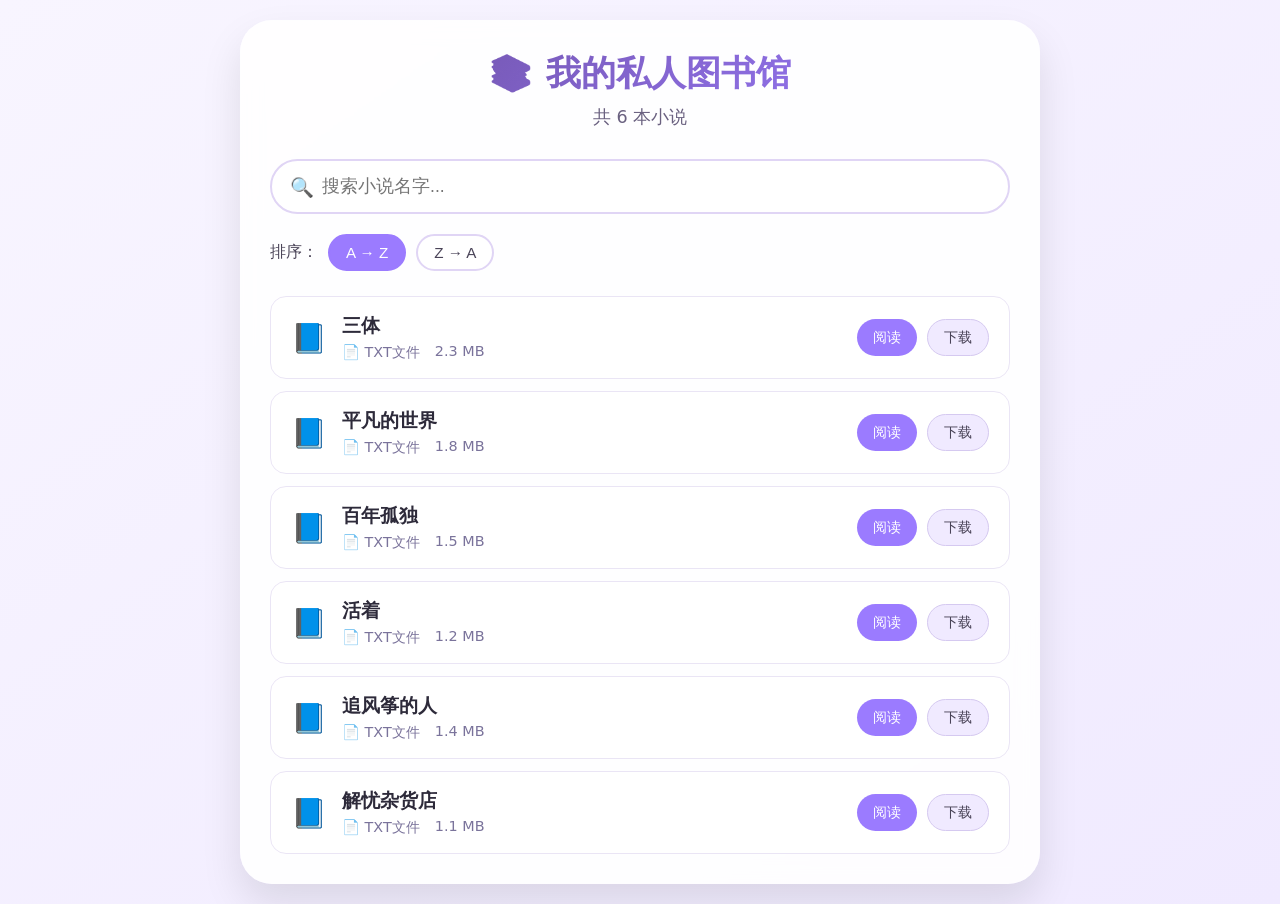
==== index.html @ d1325980 "First submission, my library project, total 47 novels" ====
<!DOCTYPE html>
<html lang="zh">
<head>
    <meta charset="UTF-8">
    <meta name="viewport" content="width=device-width, initial-scale=1.0">
    <title>我的私人图书馆</title>
    <link rel="stylesheet" href="style.css">
</head>
<body>
    <div class="container">
        <!-- 头部 -->
        <header>
            <h1>📚 我的私人图书馆</h1>
            <p>共 <span id="bookCount">0</span> 本小说</p>
        </header>
        
        <!-- 搜索框 -->
        <div class="search-box">
            <input 
                type="text" 
                id="searchInput" 
                placeholder="搜索小说名字..." 
                onkeyup="searchBooks()"
            >
            <span class="search-icon">🔍</span>
        </div>
        
        <!-- 排序选项 -->
        <div class="sort-bar">
            <span>排序：</span>
            <button class="sort-btn active" onclick="sortBooks('a-z')">A → Z</button>
            <button class="sort-btn" onclick="sortBooks('z-a')">Z → A</button>
        </div>
        
        <!-- 小说列表 -->
        <div class="book-list" id="bookList">
            <!-- 这里会用 JavaScript 动态生成 -->
            <div class="loading">加载小说中...</div>
        </div>
    </div>
    
    <!-- 引入 JavaScript -->
    <script src="script.js"></script>
</body>
</html>
---- style.css ----
* {
    margin: 0;
    padding: 0;
    box-sizing: border-box;
}

body {
    font-family: system-ui, -apple-system, 'Segoe UI', Roboto, sans-serif;
    background: linear-gradient(145deg, #f8f5ff 0%, #f0eaff 100%);
    min-height: 100vh;
    padding: 20px;
}

.container {
    max-width: 800px;
    margin: 0 auto;
    background: rgba(255, 255, 255, 0.9);
    backdrop-filter: blur(10px);
    border-radius: 32px;
    box-shadow: 0 20px 40px rgba(0, 0, 0, 0.1);
    padding: 30px;
}

/* 头部 */
header {
    margin-bottom: 30px;
    text-align: center;
}

h1 {
    font-size: 2.2rem;
    background: linear-gradient(135deg, #6b4e9e, #9b7bff);
    -webkit-background-clip: text;
    -webkit-text-fill-color: transparent;
    margin-bottom: 8px;
}

header p {
    color: #6a6180;
    font-size: 1.1rem;
}

/* 搜索框 */
.search-box {
    position: relative;
    margin-bottom: 20px;
}

#searchInput {
    width: 100%;
    padding: 15px 20px 15px 50px;
    font-size: 1.1rem;
    border: 2px solid #e0d5f5;
    border-radius: 40px;
    outline: none;
    transition: all 0.2s;
    background: white;
}

#searchInput:focus {
    border-color: #9b7bff;
    box-shadow: 0 0 0 3px rgba(155, 123, 255, 0.2);
}

.search-icon {
    position: absolute;
    left: 20px;
    top: 50%;
    transform: translateY(-50%);
    font-size: 1.2rem;
    color: #9b7bff;
}

/* 排序栏 */
.sort-bar {
    margin-bottom: 25px;
    display: flex;
    align-items: center;
    gap: 10px;
}

.sort-bar span {
    color: #4a4458;
    font-weight: 500;
}

.sort-btn {
    padding: 8px 16px;
    border: 2px solid #e0d5f5;
    background: white;
    border-radius: 30px;
    color: #4a4458;
    cursor: pointer;
    font-size: 0.95rem;
    transition: all 0.2s;
}

.sort-btn:hover {
    background: #f5f0ff;
    border-color: #9b7bff;
}

.sort-btn.active {
    background: #9b7bff;
    border-color: #9b7bff;
    color: white;
}

/* 小说列表 */
.book-list {
    display: grid;
    gap: 12px;
}

.book-item {
    background: white;
    border: 1px solid #eae5f5;
    border-radius: 16px;
    padding: 16px 20px;
    display: flex;
    align-items: center;
    justify-content: space-between;
    transition: all 0.2s;
    animation: fadeIn 0.3s ease;
}

@keyframes fadeIn {
    from { opacity: 0; transform: translateY(10px); }
    to { opacity: 1; transform: translateY(0); }
}

.book-item:hover {
    border-color: #9b7bff;
    box-shadow: 0 4px 12px rgba(155, 123, 255, 0.15);
    transform: translateY(-2px);
}

.book-info {
    display: flex;
    align-items: center;
    gap: 15px;
    flex: 1;
}

.book-icon {
    font-size: 1.8rem;
}

.book-details {
    flex: 1;
}

.book-name {
    font-size: 1.2rem;
    font-weight: 600;
    color: #2d2a3a;
    margin-bottom: 4px;
}

.book-meta {
    font-size: 0.9rem;
    color: #7a739b;
    display: flex;
    gap: 15px;
}

.book-actions {
    display: flex;
    gap: 10px;
}

.action-btn {
    padding: 8px 16px;
    border: none;
    border-radius: 30px;
    font-size: 0.9rem;
    cursor: pointer;
    transition: all 0.2s;
    text-decoration: none;
    display: inline-block;
}

.read-btn {
    background: #9b7bff;
    color: white;
}

.read-btn:hover {
    background: #8265e0;
    transform: scale(1.02);
}

.download-btn {
    background: #f0eaff;
    color: #4a4458;
    border: 1px solid #d5c9f0;
}

.download-btn:hover {
    background: #e5d9ff;
}

.loading {
    text-align: center;
    padding: 40px;
    color: #7a739b;
    font-size: 1.1rem;
}

.no-results {
    text-align: center;
    padding: 40px;
    color: #7a739b;
    font-size: 1.1rem;
    background: #f8f5ff;
    border-radius: 20px;
}

/* 阅读页样式 */
.reader-container {
    max-width: 800px;
    margin: 0 auto;
    background: #fefcf5;
    border-radius: 32px;
    box-shadow: 0 20px 40px rgba(0, 0, 0, 0.1);
    padding: 30px;
}

.reader-header {
    display: flex;
    align-items: center;
    gap: 20px;
    margin-bottom: 30px;
    padding-bottom: 20px;
    border-bottom: 2px solid #f0eaff;
}

.back-btn {
    padding: 8px 20px;
    background: #f0eaff;
    border: none;
    border-radius: 30px;
    color: #4a4458;
    cursor: pointer;
    font-size: 1rem;
    transition: all 0.2s;
}

.back-btn:hover {
    background: #e5d9ff;
}

.reader-title {
    font-size: 1.8rem;
    color: #2d2a3a;
    margin: 0;
}

.reader-content {
    line-height: 1.8;
    font-size: 1.1rem;
    color: #333;
    white-space: pre-wrap;
    font-family: 'Georgia', serif;
    min-height: 400px;
    max-height: 600px;
    overflow-y: auto;
    padding: 20px;
    background: white;
    border-radius: 20px;
    border: 1px solid #f0eaff;
}
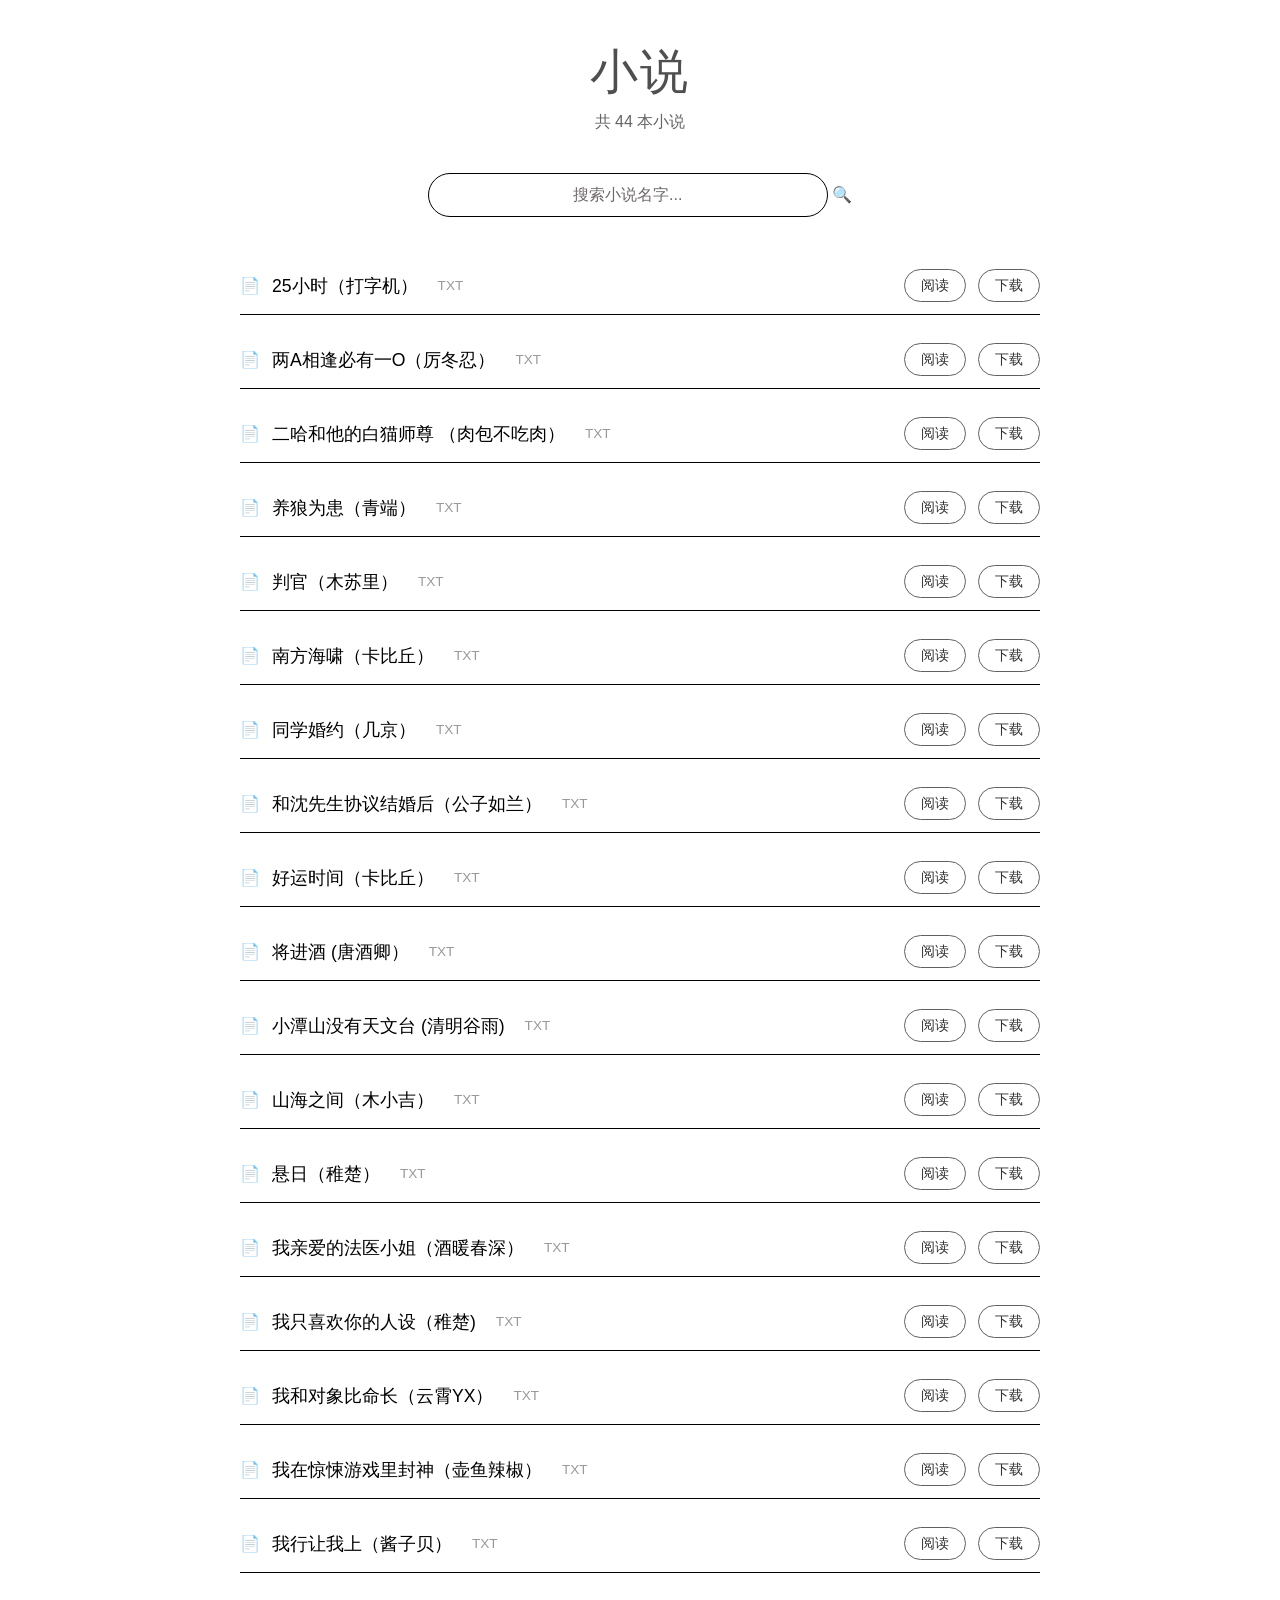
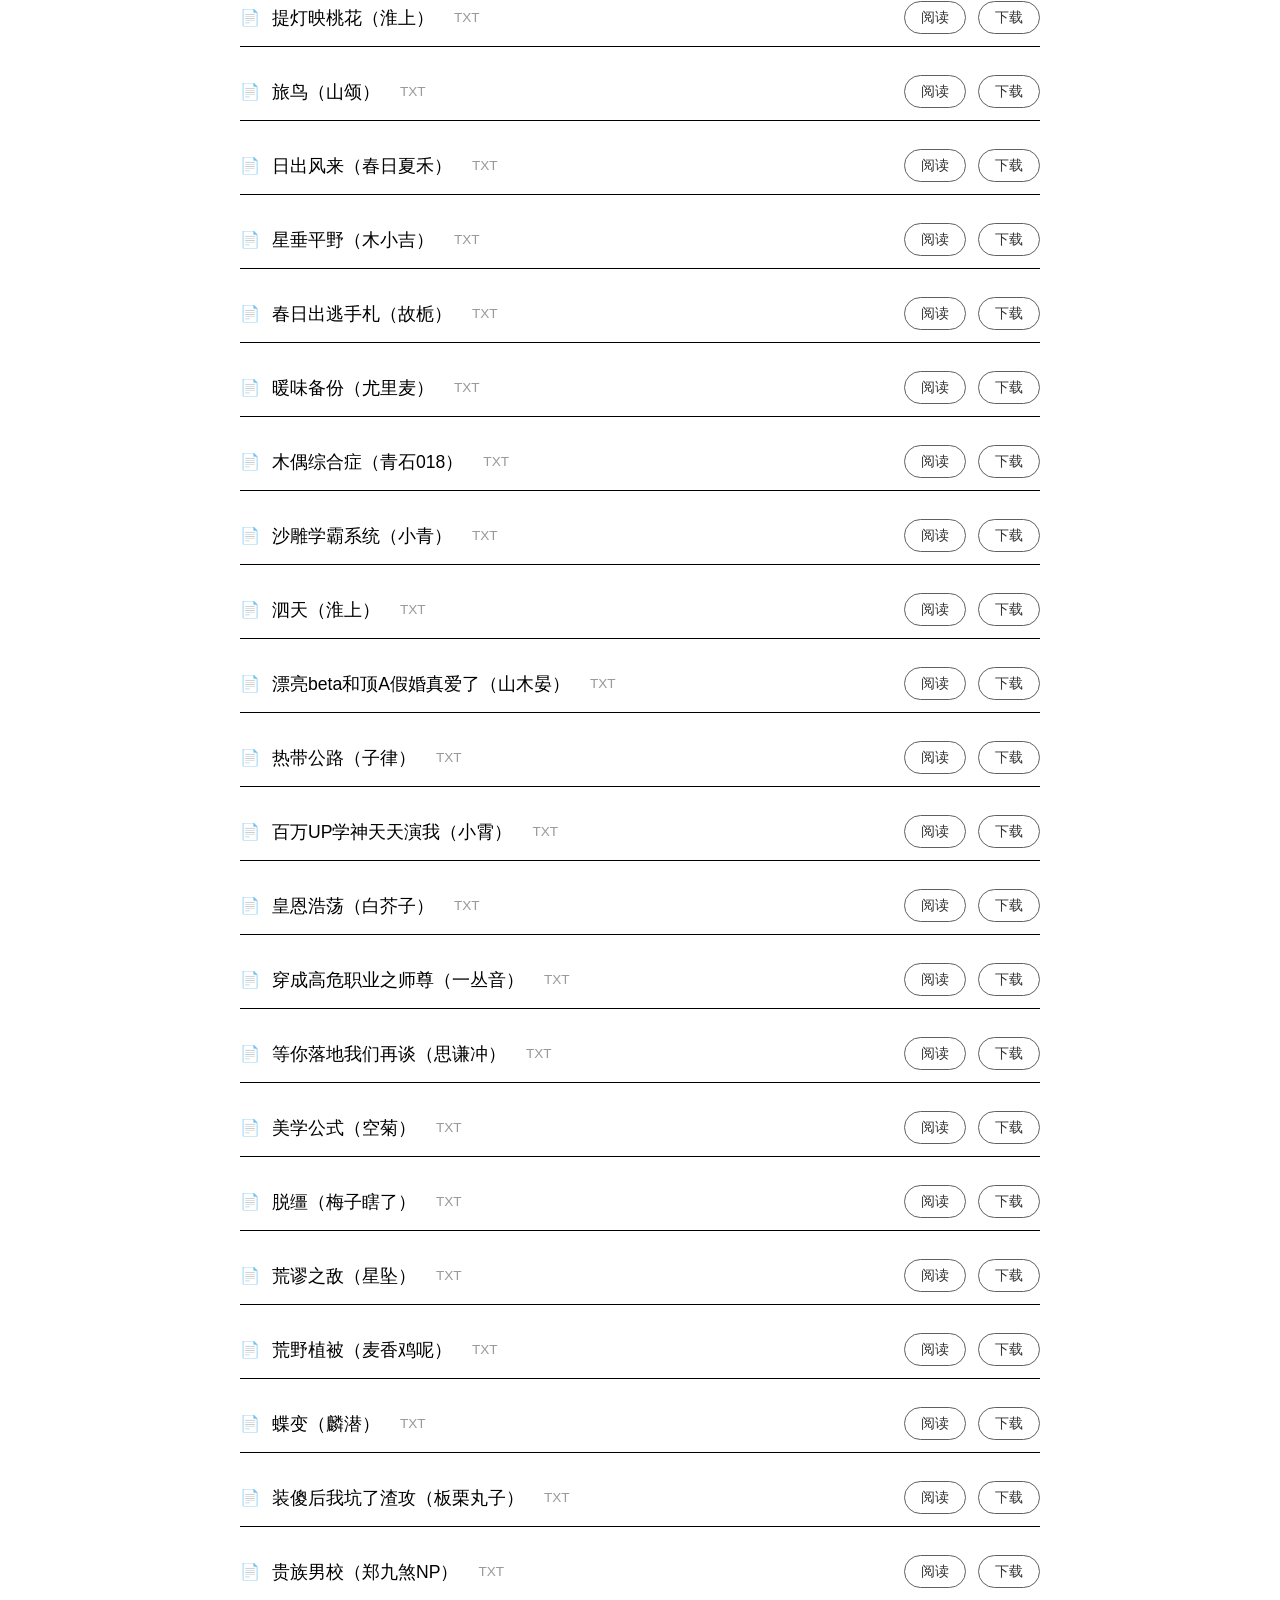
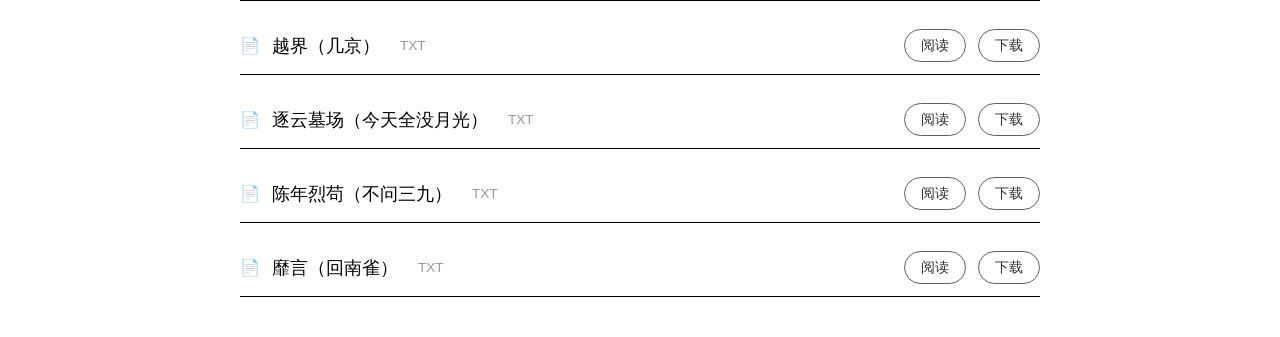
==== commit 661c8c80: "First submission, my library project, total 47 novels" ====
--- a/index.html
+++ b/index.html
@@ -3,14 +3,14 @@
 <head>
     <meta charset="UTF-8">
     <meta name="viewport" content="width=device-width, initial-scale=1.0">
-    <title>我的私人图书馆</title>
+    <title>小说</title>
     <link rel="stylesheet" href="style.css">
 </head>
 <body>
     <div class="container">
         <!-- 头部 -->
         <header>
-            <h1>📚 我的私人图书馆</h1>
+            <h1>小说</h1>
             <p>共 <span id="bookCount">0</span> 本小说</p>
         </header>
         
@@ -26,11 +26,7 @@
         </div>
         
         <!-- 排序选项 -->
-        <div class="sort-bar">
-            <span>排序：</span>
-            <button class="sort-btn active" onclick="sortBooks('a-z')">A → Z</button>
-            <button class="sort-btn" onclick="sortBooks('z-a')">Z → A</button>
-        </div>
+        <!-- 排序功能已移除，默认A-Z排序 -->
         
         <!-- 小说列表 -->
         <div class="book-list" id="bookList">
--- a/style.css
+++ b/style.css
@@ -1,3 +1,4 @@
+/* 极简黑白风 - 私人图书馆 */
 * {
     margin: 0;
     padding: 0;
@@ -5,268 +6,148 @@
 }
 
 body {
-    font-family: system-ui, -apple-system, 'Segoe UI', Roboto, sans-serif;
-    background: linear-gradient(145deg, #f8f5ff 0%, #f0eaff 100%);
+    font-family: -apple-system, BlinkMacSystemFont, 'Segoe UI', Roboto, sans-serif;
+    background: #ffffff;
     min-height: 100vh;
-    padding: 20px;
+    padding: 40px 20px;
 }
 
 .container {
     max-width: 800px;
     margin: 0 auto;
-    background: rgba(255, 255, 255, 0.9);
-    backdrop-filter: blur(10px);
-    border-radius: 32px;
-    box-shadow: 0 20px 40px rgba(0, 0, 0, 0.1);
-    padding: 30px;
 }
 
-/* 头部 */
+/* 头部 - 正中间 */
 header {
-    margin-bottom: 30px;
     text-align: center;
+    margin-bottom: 40px;
 }
 
 h1 {
-    font-size: 2.2rem;
-    background: linear-gradient(135deg, #6b4e9e, #9b7bff);
-    -webkit-background-clip: text;
-    -webkit-text-fill-color: transparent;
+    font-size: 3rem;
+    font-weight: 400;
+    color: #4f4f4f;
     margin-bottom: 8px;
+    letter-spacing: 2px;
 }
 
 header p {
-    color: #6a6180;
-    font-size: 1.1rem;
+    color: #656565;
+    font-size: 1rem;
 }
 
-/* 搜索框 */
+/* 搜索框 - 正中间 */
 .search-box {
-    position: relative;
-    margin-bottom: 20px;
+    text-align: center;
+    margin-bottom: 40px;
 }
 
 #searchInput {
     width: 100%;
-    padding: 15px 20px 15px 50px;
-    font-size: 1.1rem;
-    border: 2px solid #e0d5f5;
-    border-radius: 40px;
+    max-width: 400px;
+    padding: 12px 20px;
+    font-size: 1rem;
+    border: 1px solid #000000;
+    border-radius: 30px;
     outline: none;
-    transition: all 0.2s;
-    background: white;
+    background: #ffffffff;
+    color: #000000;
+    text-align: center;
 }
 
 #searchInput:focus {
-    border-color: #9b7bff;
-    box-shadow: 0 0 0 3px rgba(155, 123, 255, 0.2);
+    border-color: #999999;
 }
 
-.search-icon {
-    position: absolute;
-    left: 20px;
-    top: 50%;
-    transform: translateY(-50%);
-    font-size: 1.2rem;
-    color: #9b7bff;
-}
-
-/* 排序栏 */
-.sort-bar {
-    margin-bottom: 25px;
-    display: flex;
-    align-items: center;
-    gap: 10px;
-}
-
-.sort-bar span {
-    color: #4a4458;
-    font-weight: 500;
-}
-
-.sort-btn {
-    padding: 8px 16px;
-    border: 2px solid #e0d5f5;
-    background: white;
-    border-radius: 30px;
-    color: #4a4458;
-    cursor: pointer;
-    font-size: 0.95rem;
-    transition: all 0.2s;
-}
-
-.sort-btn:hover {
-    background: #f5f0ff;
-    border-color: #9b7bff;
-}
-
-.sort-btn.active {
-    background: #9b7bff;
-    border-color: #9b7bff;
-    color: white;
+#searchInput::placeholder {
+    color: #6e6868;
+    text-align: center;
 }
 
 /* 小说列表 */
 .book-list {
-    display: grid;
+    display: flex;
+    flex-direction: column;
+    gap: 16px;
+}
+
+.book-item {
+    padding: 12px 0;
+    display: flex;
+    align-items: center;
+    justify-content: space-between;
+    border-bottom: 1px solid #000000;
+}
+
+.book-info {
+    flex: 1;
+    display: flex;
+    align-items: center;
     gap: 12px;
 }
 
-.book-item {
-    background: white;
-    border: 1px solid #eae5f5;
-    border-radius: 16px;
-    padding: 16px 20px;
-    display: flex;
-    align-items: center;
-    justify-content: space-between;
-    transition: all 0.2s;
-    animation: fadeIn 0.3s ease;
-}
-
-@keyframes fadeIn {
-    from { opacity: 0; transform: translateY(10px); }
-    to { opacity: 1; transform: translateY(0); }
-}
-
-.book-item:hover {
-    border-color: #9b7bff;
-    box-shadow: 0 4px 12px rgba(155, 123, 255, 0.15);
-    transform: translateY(-2px);
-}
-
-.book-info {
-    display: flex;
-    align-items: center;
-    gap: 15px;
-    flex: 1;
-}
-
-.book-icon {
-    font-size: 1.8rem;
-}
-
-.book-details {
-    flex: 1;
-}
-
 .book-name {
-    font-size: 1.2rem;
-    font-weight: 600;
-    color: #2d2a3a;
-    margin-bottom: 4px;
+    font-size: 1.1rem;
+    color: #000000;
 }
 
 .book-meta {
-    font-size: 0.9rem;
-    color: #7a739b;
-    display: flex;
-    gap: 15px;
+    font-size: 0.85rem;
+    color: #999999;
+    margin-left: 8px;
 }
 
+/* 按钮组 */
 .book-actions {
     display: flex;
-    gap: 10px;
+    gap: 12px;
 }
 
 .action-btn {
-    padding: 8px 16px;
-    border: none;
-    border-radius: 30px;
+    padding: 6px 16px;
+    border: 1px solid #606060;
+    border-radius: 20px;
     font-size: 0.9rem;
     cursor: pointer;
+    background: #ffffff;
+    color: #333333;
     transition: all 0.2s;
-    text-decoration: none;
-    display: inline-block;
+}
+
+.action-btn:hover {
+    background: #f5f5f5;
+    border-color: #999999;
 }
 
 .read-btn {
-    background: #9b7bff;
-    color: white;
-}
-
-.read-btn:hover {
-    background: #8265e0;
-    transform: scale(1.02);
+    background: #ffffff;
 }
 
 .download-btn {
-    background: #f0eaff;
-    color: #4a4458;
-    border: 1px solid #d5c9f0;
+    background: #ffffff;
 }
 
-.download-btn:hover {
-    background: #e5d9ff;
+/* 加载和空状态 */
+.loading, .no-results {
+    text-align: center;
+    padding: 60px 20px;
+    color: #000000;
+    font-size: 1rem;
 }
 
-.loading {
-    text-align: center;
-    padding: 40px;
-    color: #7a739b;
-    font-size: 1.1rem;
-}
-
-.no-results {
-    text-align: center;
-    padding: 40px;
-    color: #7a739b;
-    font-size: 1.1rem;
-    background: #f8f5ff;
-    border-radius: 20px;
-}
-
-/* 阅读页样式 */
-.reader-container {
-    max-width: 800px;
-    margin: 0 auto;
-    background: #fefcf5;
-    border-radius: 32px;
-    box-shadow: 0 20px 40px rgba(0, 0, 0, 0.1);
-    padding: 30px;
-}
-
-.reader-header {
-    display: flex;
-    align-items: center;
-    gap: 20px;
-    margin-bottom: 30px;
-    padding-bottom: 20px;
-    border-bottom: 2px solid #f0eaff;
-}
-
-.back-btn {
-    padding: 8px 20px;
-    background: #f0eaff;
-    border: none;
-    border-radius: 30px;
-    color: #4a4458;
-    cursor: pointer;
-    font-size: 1rem;
-    transition: all 0.2s;
-}
-
-.back-btn:hover {
-    background: #e5d9ff;
-}
-
-.reader-title {
-    font-size: 1.8rem;
-    color: #2d2a3a;
-    margin: 0;
-}
-
-.reader-content {
-    line-height: 1.8;
-    font-size: 1.1rem;
-    color: #333;
-    white-space: pre-wrap;
-    font-family: 'Georgia', serif;
-    min-height: 400px;
-    max-height: 600px;
-    overflow-y: auto;
-    padding: 20px;
-    background: white;
-    border-radius: 20px;
-    border: 1px solid #f0eaff;
+/* 响应式 */
+@media (max-width: 600px) {
+    h1 {
+        font-size: 2.5rem;
+    }
+    
+    .book-item {
+        flex-direction: column;
+        align-items: flex-start;
+        gap: 12px;
+    }
+    
+    .book-actions {
+        align-self: flex-end;
+    }
 }
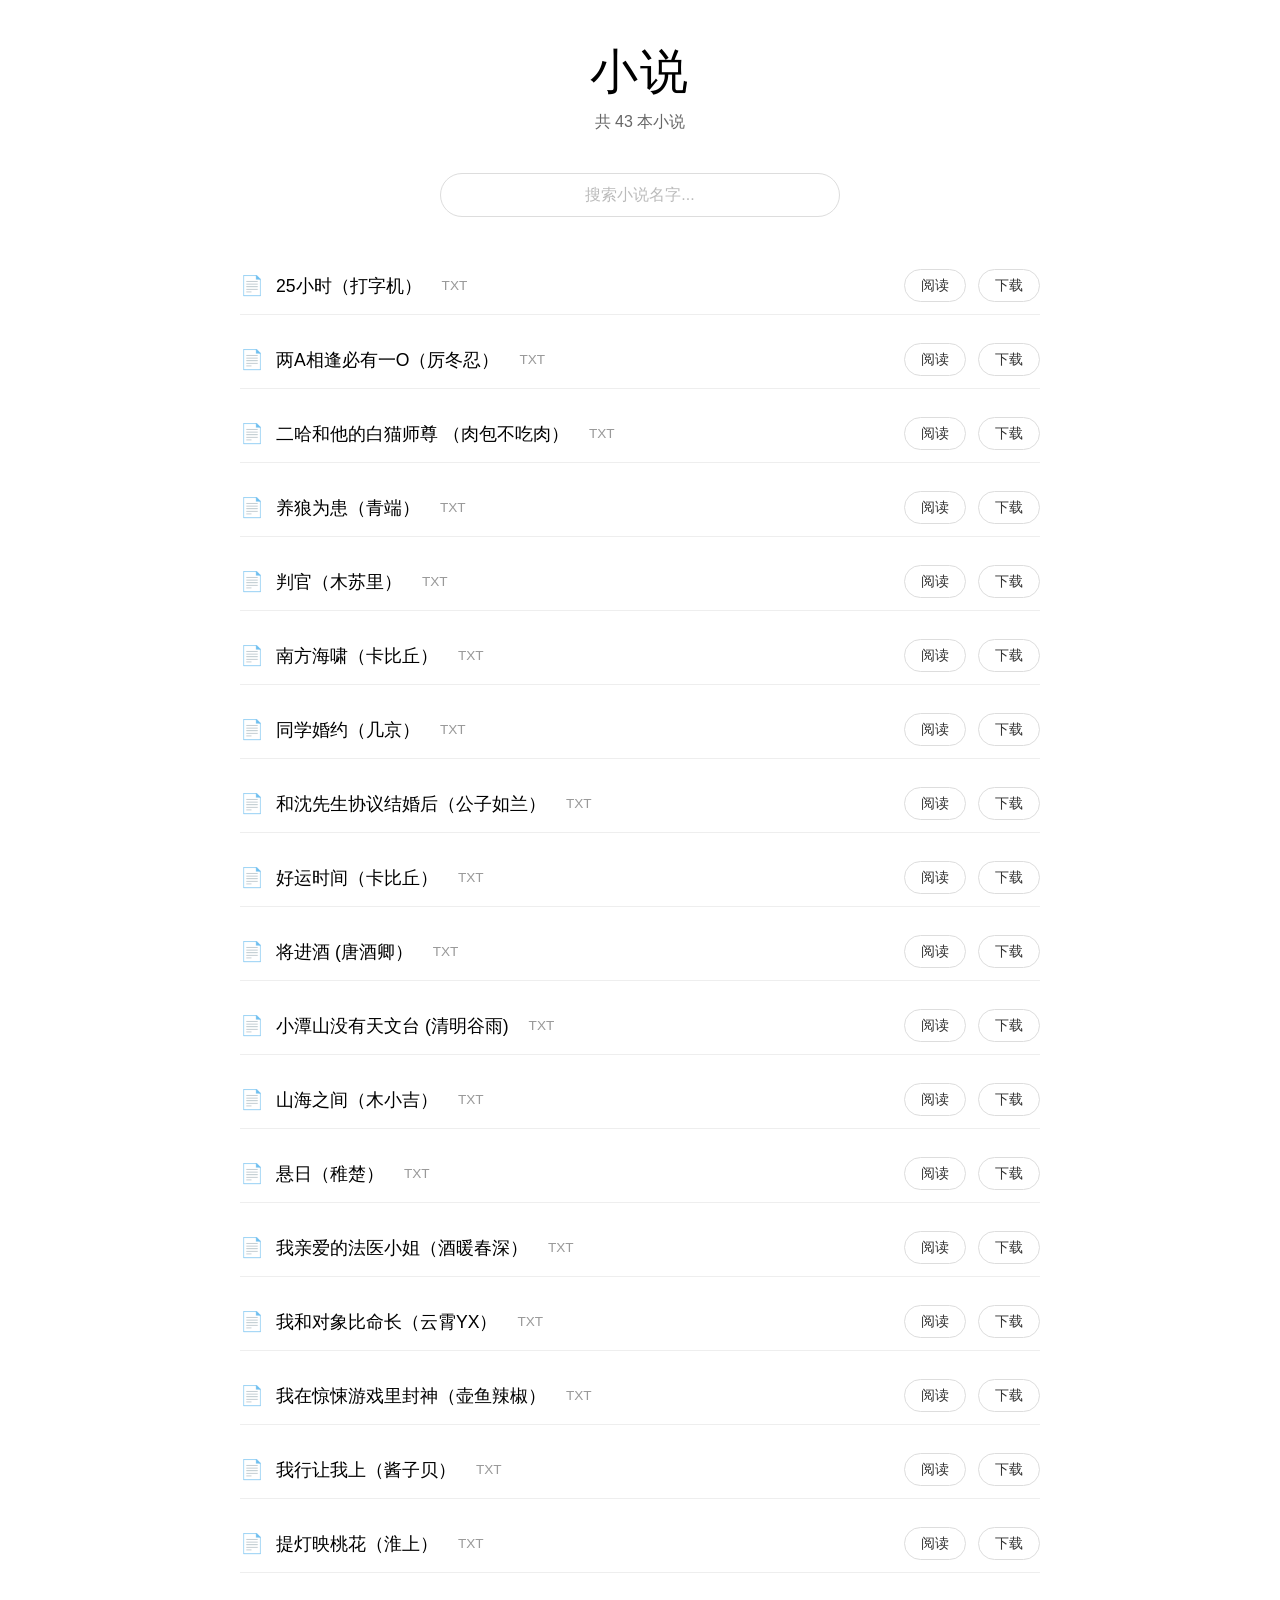
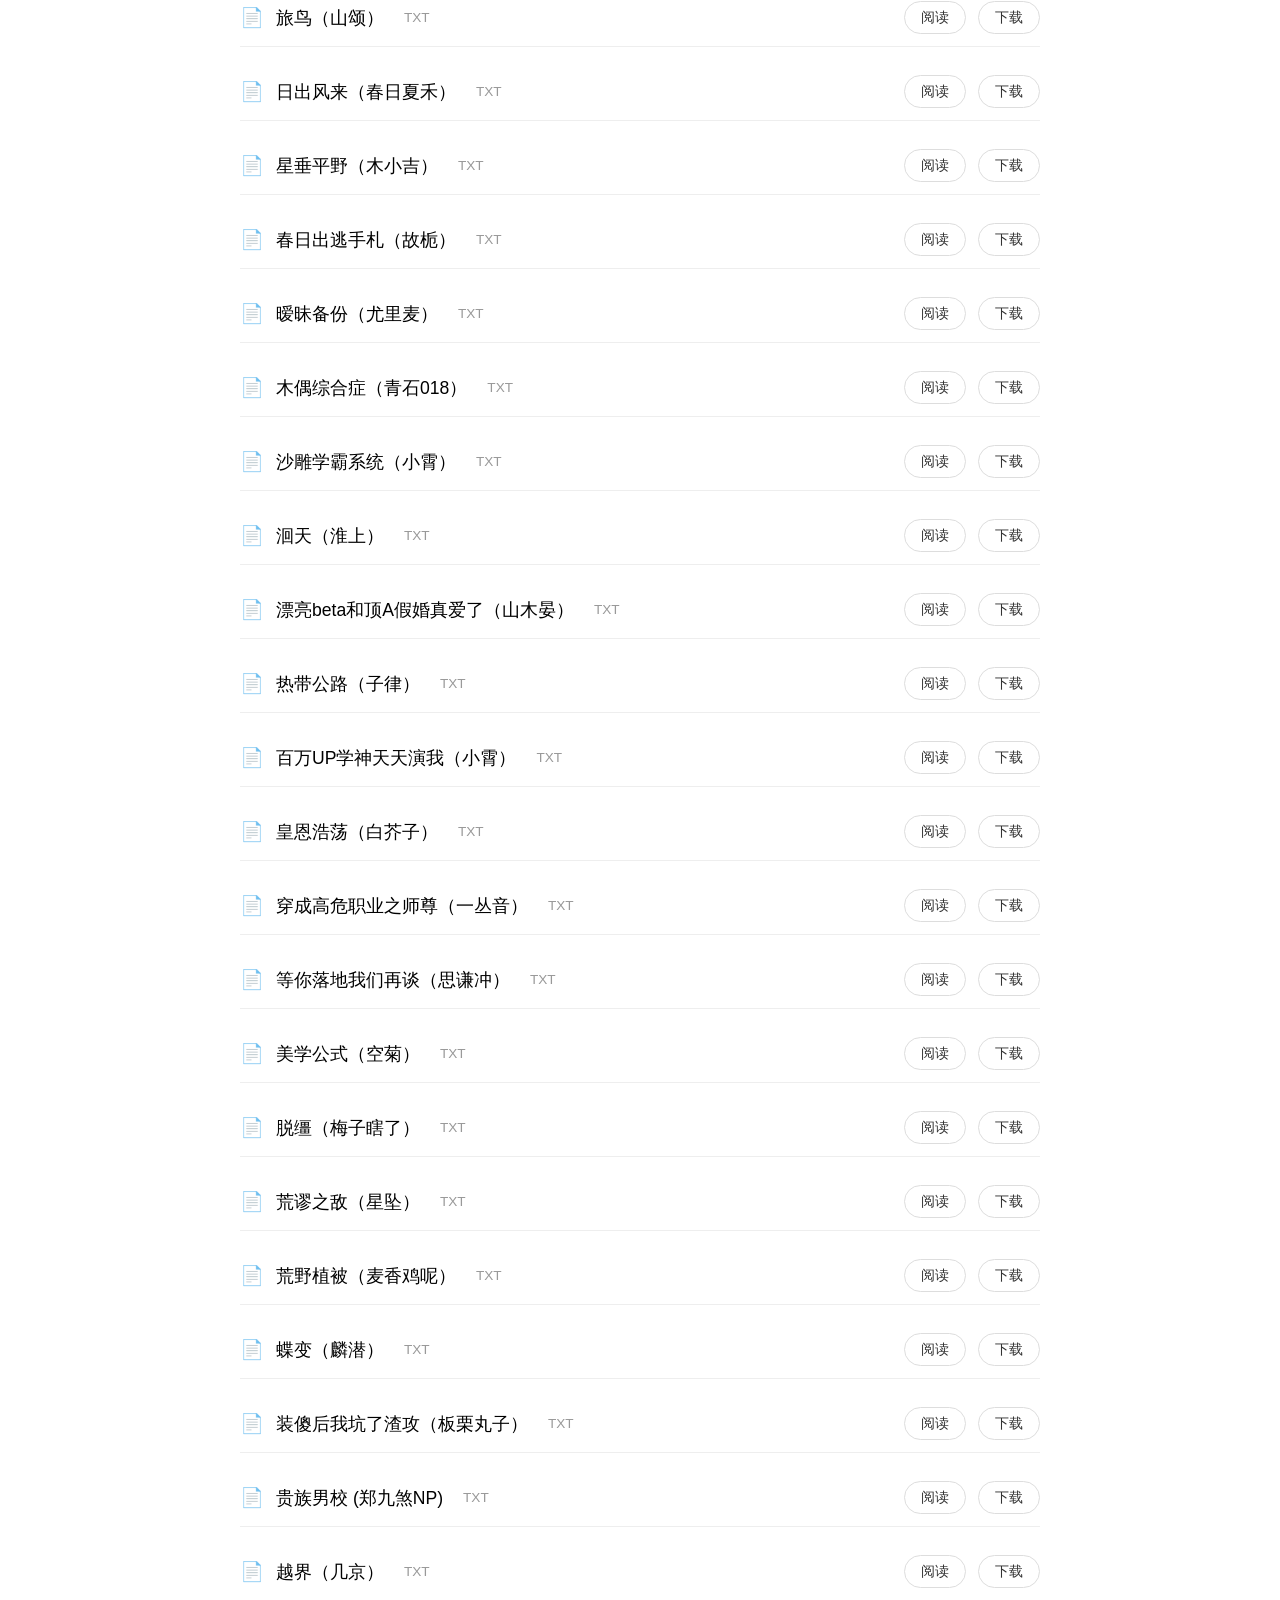
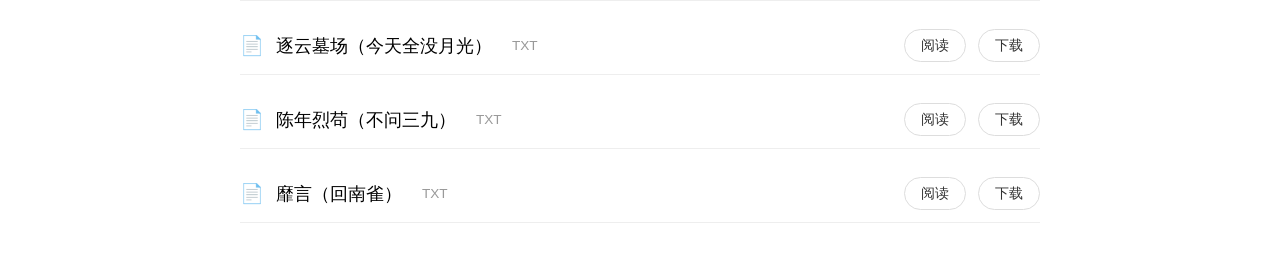
==== commit e0ad6f8b: "Third addition, useless" ====
--- a/index.html
+++ b/index.html
@@ -13,29 +13,18 @@
             <h1>小说</h1>
             <p>共 <span id="bookCount">0</span> 本小说</p>
         </header>
-        
+
         <!-- 搜索框 -->
         <div class="search-box">
-            <input 
-                type="text" 
-                id="searchInput" 
-                placeholder="搜索小说名字..." 
-                onkeyup="searchBooks()"
-            >
-            <span class="search-icon">🔍</span>
+            <input type="text" id="searchInput" placeholder="搜索小说名字..." onkeyup="searchBooks()">
         </div>
-        
-        <!-- 排序选项 -->
-        <!-- 排序功能已移除，默认A-Z排序 -->
-        
+
         <!-- 小说列表 -->
         <div class="book-list" id="bookList">
-            <!-- 这里会用 JavaScript 动态生成 -->
-            <div class="loading">加载小说中...</div>
+            <div class="loading">加载中...</div>
         </div>
     </div>
-    
-    <!-- 引入 JavaScript -->
+
     <script src="script.js"></script>
 </body>
 </html>
--- a/style.css
+++ b/style.css
@@ -1,4 +1,4 @@
-/* 极简黑白风 - 私人图书馆 */
+/* 极简黑白风 - 小说馆 */
 * {
     margin: 0;
     padding: 0;
@@ -26,13 +26,13 @@
 h1 {
     font-size: 3rem;
     font-weight: 400;
-    color: #4f4f4f;
+    color: #000000;
     margin-bottom: 8px;
     letter-spacing: 2px;
 }
 
 header p {
-    color: #656565;
+    color: #666666;
     font-size: 1rem;
 }
 
@@ -47,10 +47,10 @@
     max-width: 400px;
     padding: 12px 20px;
     font-size: 1rem;
-    border: 1px solid #000000;
+    border: 1px solid #dddddd;
     border-radius: 30px;
     outline: none;
-    background: #ffffffff;
+    background: #ffffff;
     color: #000000;
     text-align: center;
 }
@@ -60,7 +60,7 @@
 }
 
 #searchInput::placeholder {
-    color: #6e6868;
+    color: #bbbbbb;
     text-align: center;
 }
 
@@ -76,7 +76,7 @@
     display: flex;
     align-items: center;
     justify-content: space-between;
-    border-bottom: 1px solid #000000;
+    border-bottom: 1px solid #eeeeee;
 }
 
 .book-info {
@@ -84,6 +84,11 @@
     display: flex;
     align-items: center;
     gap: 12px;
+}
+
+.book-icon {
+    font-size: 1.2rem;
+    color: #999999;
 }
 
 .book-name {
@@ -105,7 +110,7 @@
 
 .action-btn {
     padding: 6px 16px;
-    border: 1px solid #606060;
+    border: 1px solid #dddddd;
     border-radius: 20px;
     font-size: 0.9rem;
     cursor: pointer;
@@ -119,19 +124,11 @@
     border-color: #999999;
 }
 
-.read-btn {
-    background: #ffffff;
-}
-
-.download-btn {
-    background: #ffffff;
-}
-
 /* 加载和空状态 */
 .loading, .no-results {
     text-align: center;
     padding: 60px 20px;
-    color: #000000;
+    color: #999999;
     font-size: 1rem;
 }
 
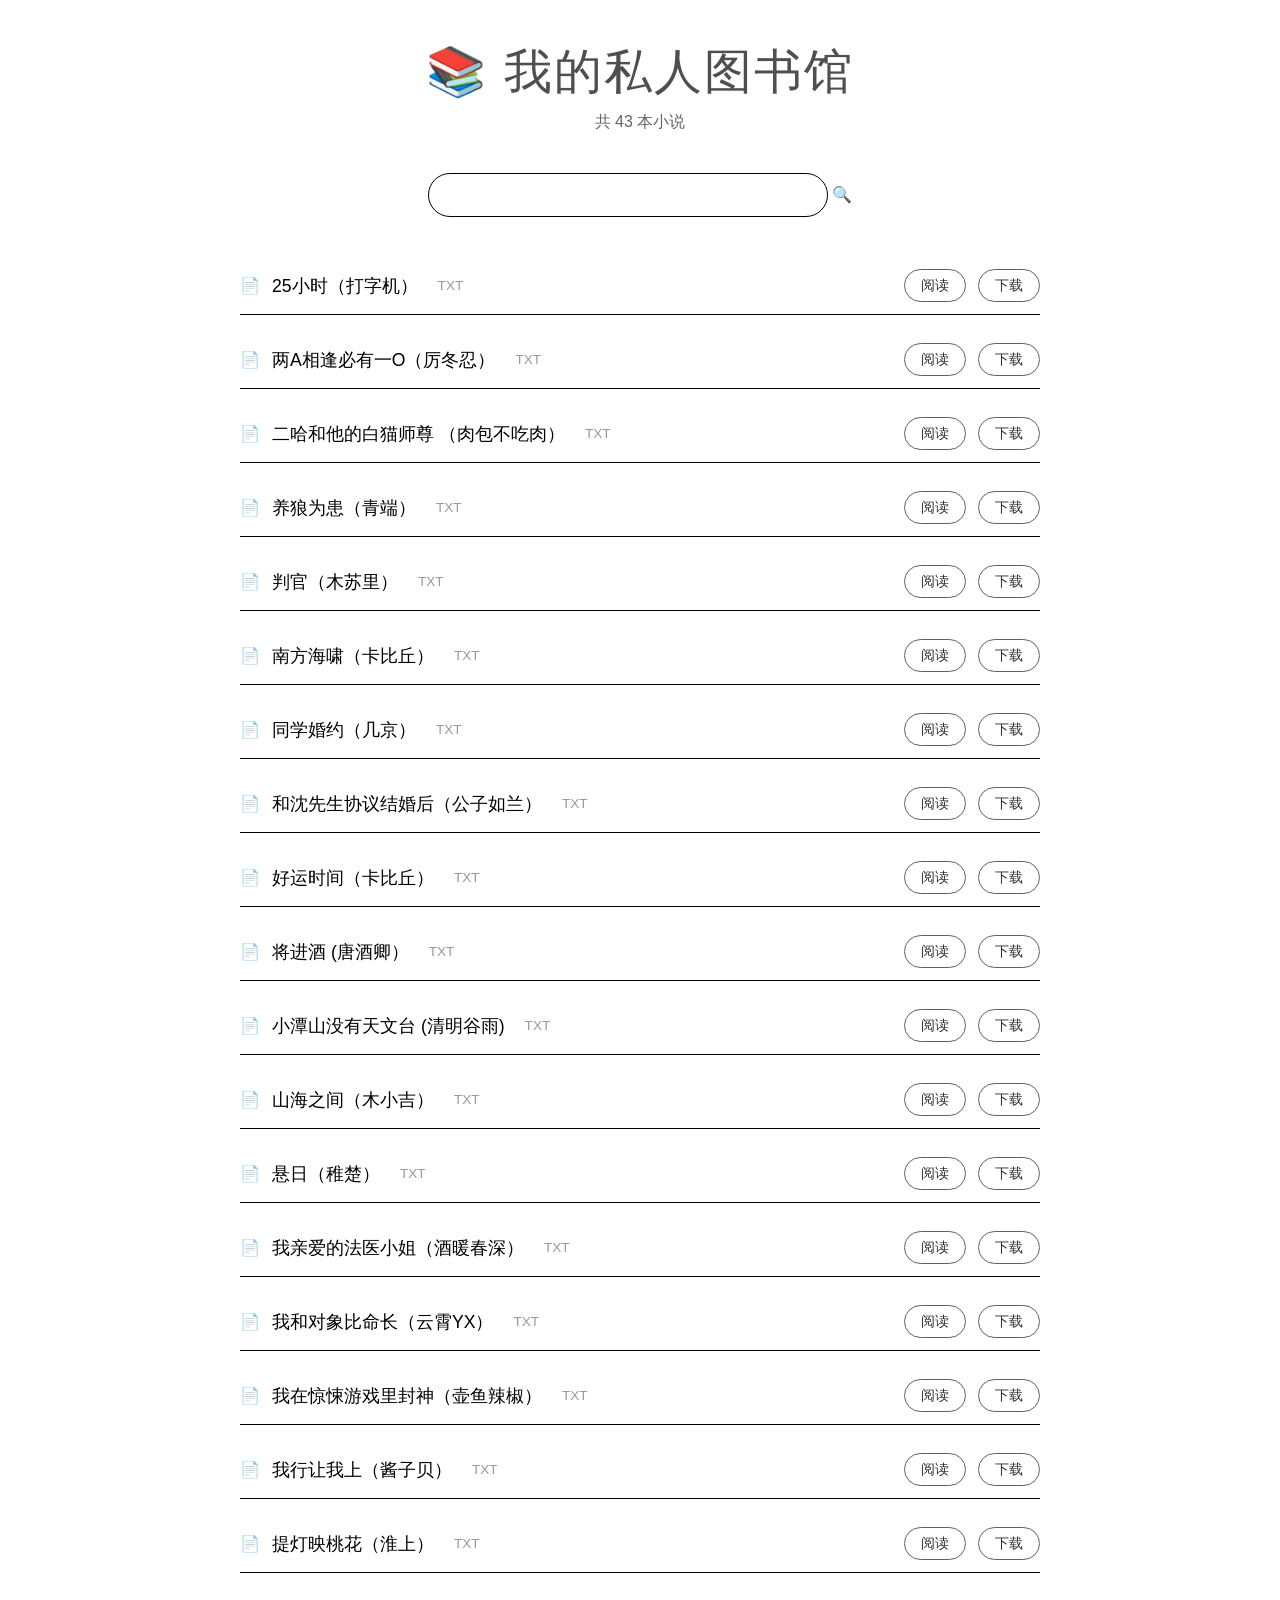
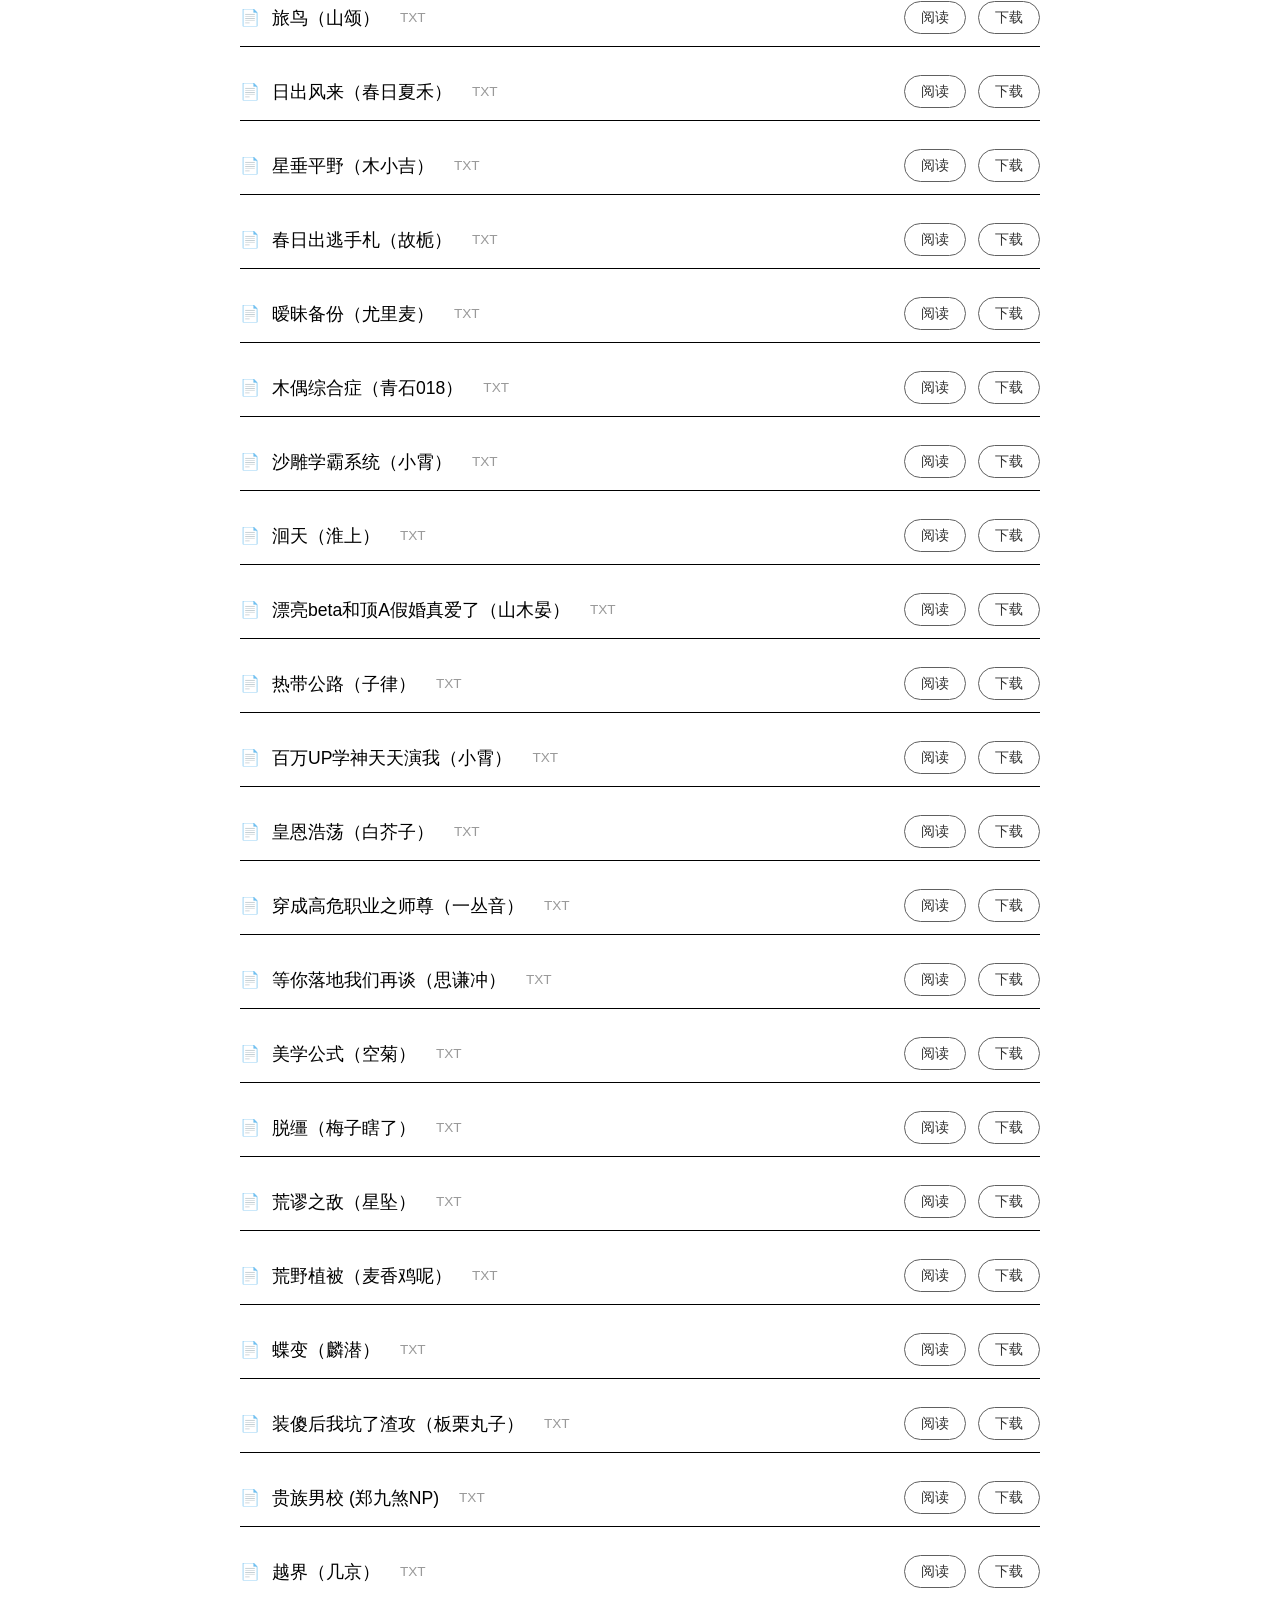
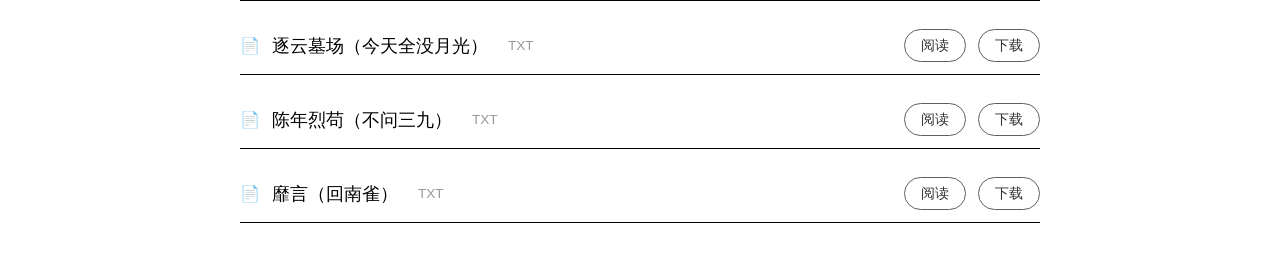
==== commit 62039999: "Add 残次品" ====
--- a/index.html
+++ b/index.html
@@ -3,28 +3,39 @@
 <head>
     <meta charset="UTF-8">
     <meta name="viewport" content="width=device-width, initial-scale=1.0">
-    <title>小说</title>
+    <title>我的私人图书馆</title>
     <link rel="stylesheet" href="style.css">
 </head>
 <body>
     <div class="container">
         <!-- 头部 -->
         <header>
-            <h1>小说</h1>
+            <h1>📚 我的私人图书馆</h1>
             <p>共 <span id="bookCount">0</span> 本小说</p>
         </header>
-
+        
         <!-- 搜索框 -->
         <div class="search-box">
-            <input type="text" id="searchInput" placeholder="搜索小说名字..." onkeyup="searchBooks()">
+            <input 
+                type="text" 
+                id="searchInput" 
+                placeholder="搜索小说名字..." 
+                onkeyup="searchBooks()"
+            >
+            <span class="search-icon">🔍</span>
         </div>
-
+        
+        <!-- 排序选项 -->
+        <!-- 排序功能已移除，默认A-Z排序 -->
+        
         <!-- 小说列表 -->
         <div class="book-list" id="bookList">
-            <div class="loading">加载中...</div>
+            <!-- 这里会用 JavaScript 动态生成 -->
+            <div class="loading">加载小说中...</div>
         </div>
     </div>
-
+    
+    <!-- 引入 JavaScript -->
     <script src="script.js"></script>
 </body>
 </html>
--- a/style.css
+++ b/style.css
@@ -1,4 +1,4 @@
-/* 极简黑白风 - 小说馆 */
+/* 极简黑白风 - 私人图书馆 */
 * {
     margin: 0;
     padding: 0;
@@ -26,13 +26,13 @@
 h1 {
     font-size: 3rem;
     font-weight: 400;
-    color: #000000;
+    color: #4f4f4f;
     margin-bottom: 8px;
     letter-spacing: 2px;
 }
 
 header p {
-    color: #666666;
+    color: #656565;
     font-size: 1rem;
 }
 
@@ -47,10 +47,10 @@
     max-width: 400px;
     padding: 12px 20px;
     font-size: 1rem;
-    border: 1px solid #dddddd;
+    border: 1px solid #000000;
     border-radius: 30px;
     outline: none;
-    background: #ffffff;
+    background: #ffffffff;
     color: #000000;
     text-align: center;
 }
@@ -60,7 +60,7 @@
 }
 
 #searchInput::placeholder {
-    color: #bbbbbb;
+    color: #ffffff;
     text-align: center;
 }
 
@@ -76,7 +76,7 @@
     display: flex;
     align-items: center;
     justify-content: space-between;
-    border-bottom: 1px solid #eeeeee;
+    border-bottom: 1px solid #000000;
 }
 
 .book-info {
@@ -84,11 +84,6 @@
     display: flex;
     align-items: center;
     gap: 12px;
-}
-
-.book-icon {
-    font-size: 1.2rem;
-    color: #999999;
 }
 
 .book-name {
@@ -110,7 +105,7 @@
 
 .action-btn {
     padding: 6px 16px;
-    border: 1px solid #dddddd;
+    border: 1px solid #606060;
     border-radius: 20px;
     font-size: 0.9rem;
     cursor: pointer;
@@ -124,11 +119,19 @@
     border-color: #999999;
 }
 
+.read-btn {
+    background: #ffffff;
+}
+
+.download-btn {
+    background: #ffffff;
+}
+
 /* 加载和空状态 */
 .loading, .no-results {
     text-align: center;
     padding: 60px 20px;
-    color: #999999;
+    color: #000000;
     font-size: 1rem;
 }
 
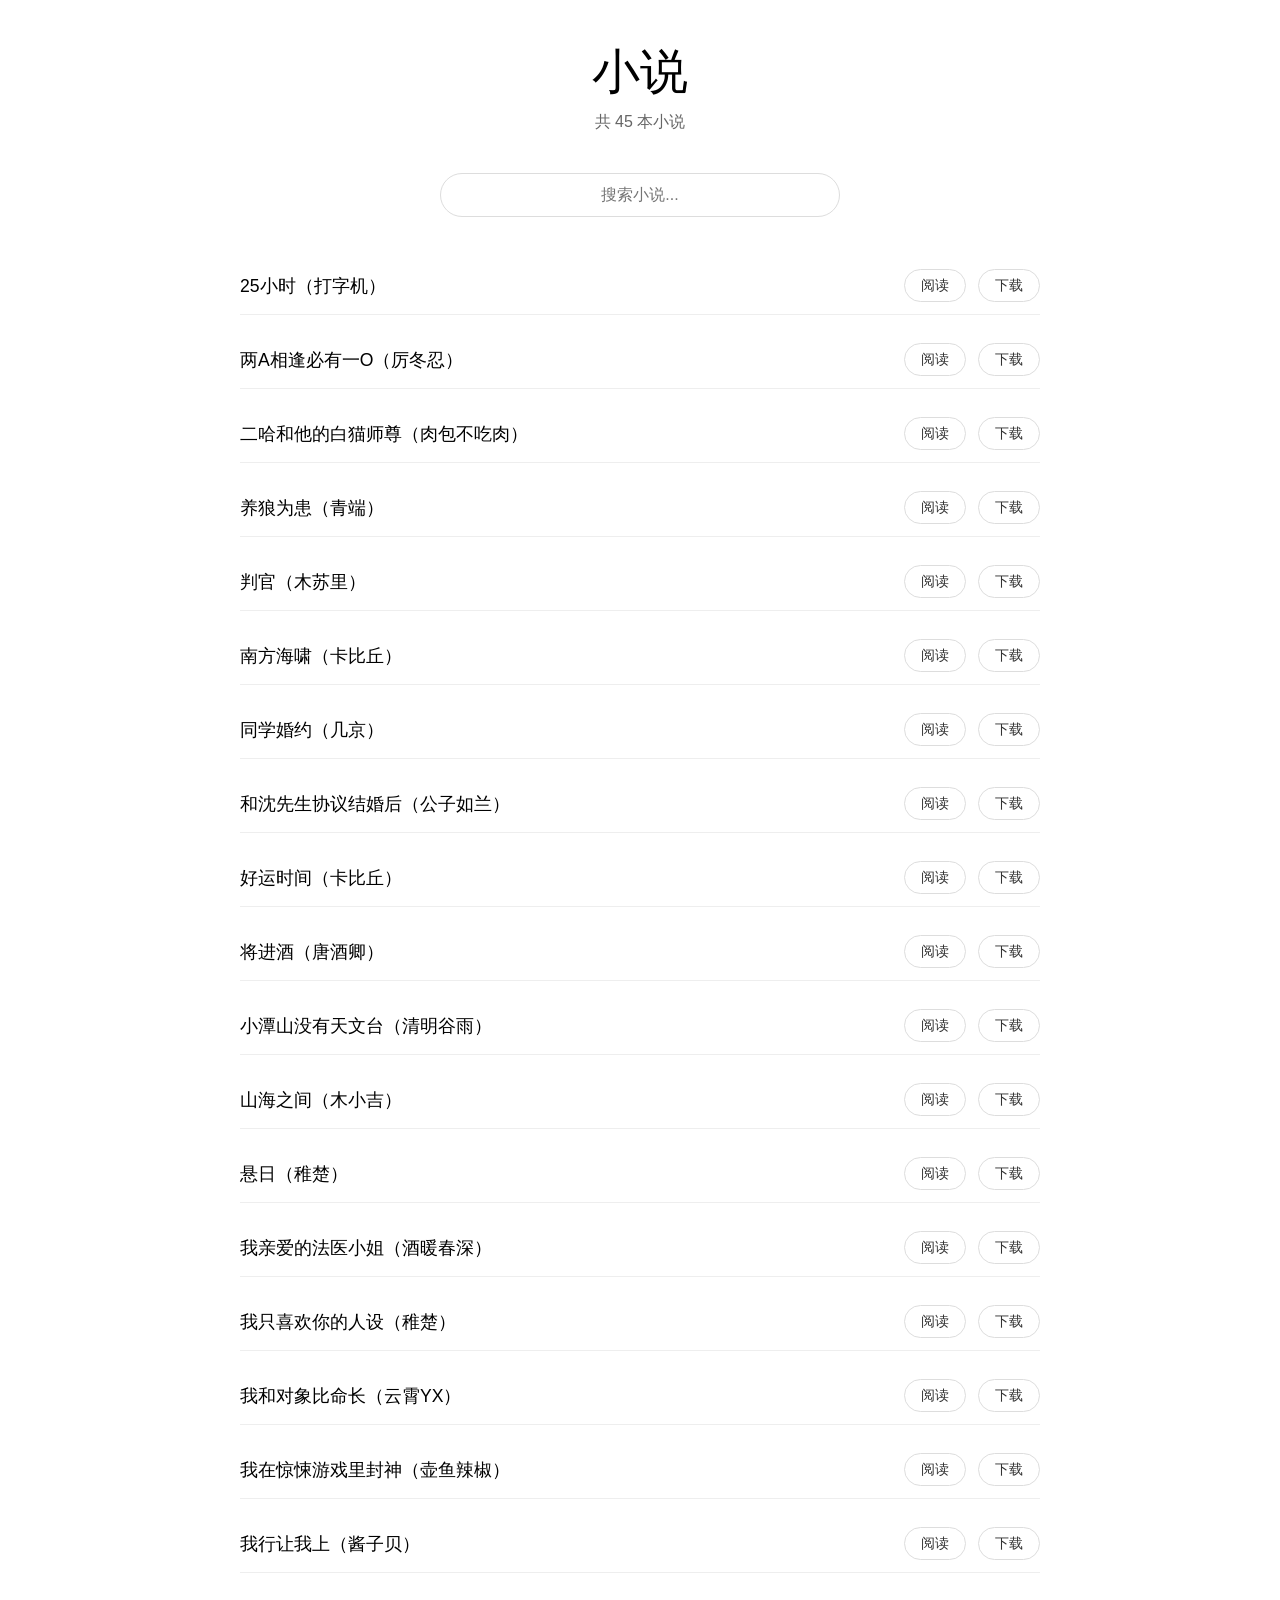
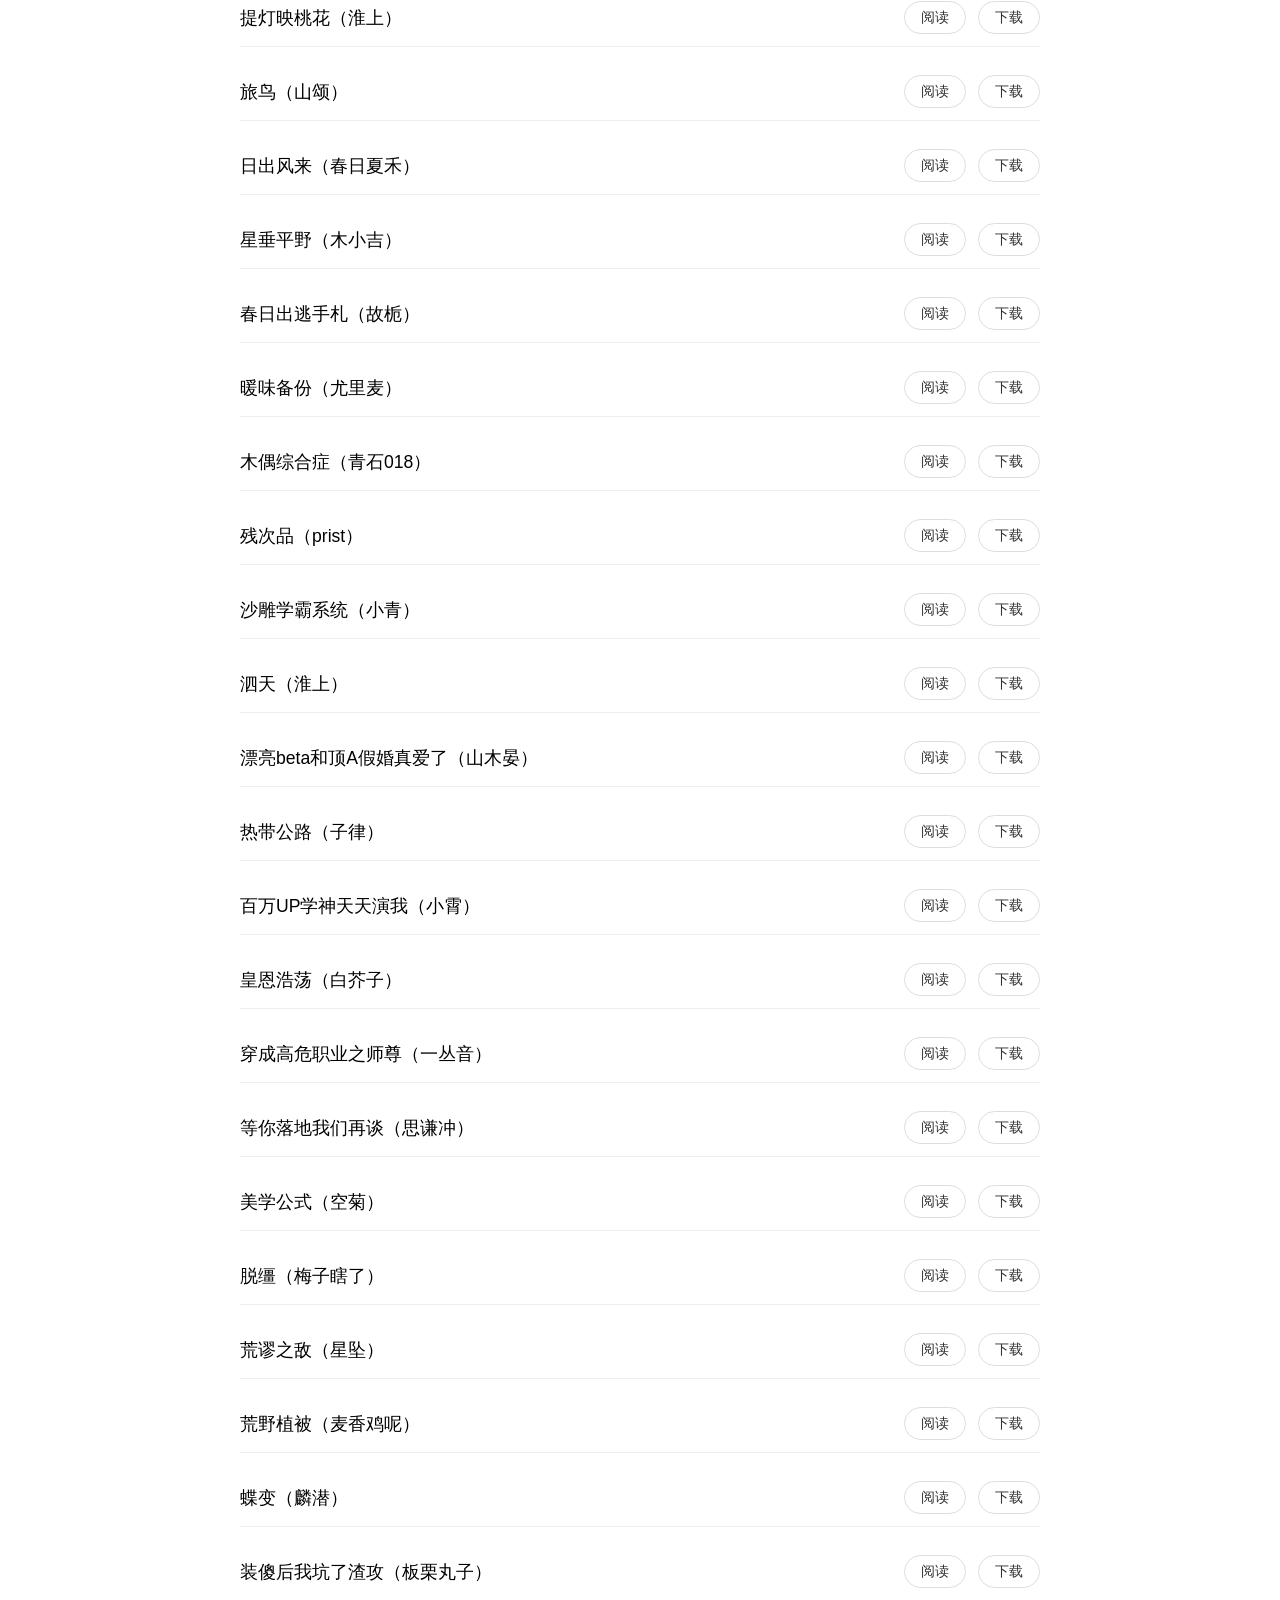
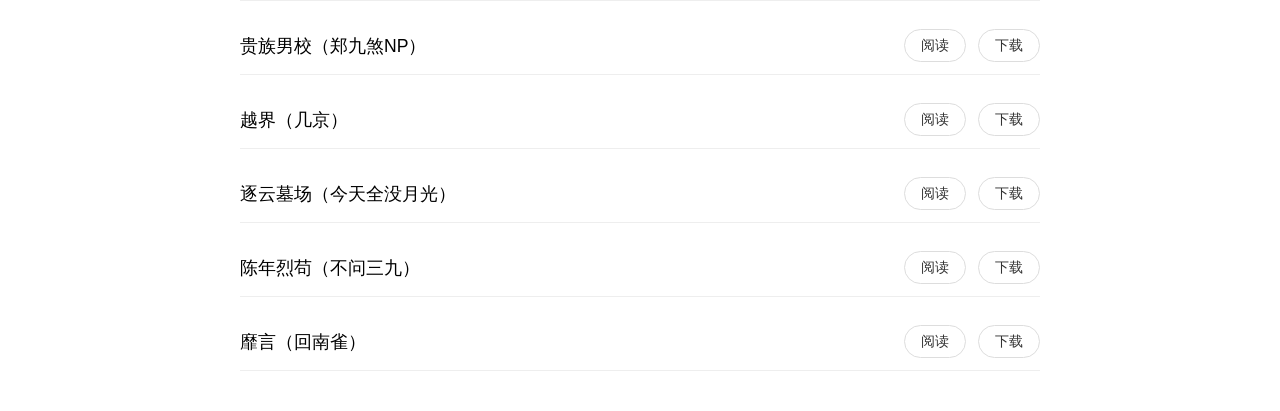
==== commit 865850ae: "Change heading" ====
--- a/index.html
+++ b/index.html
@@ -3,39 +3,22 @@
 <head>
     <meta charset="UTF-8">
     <meta name="viewport" content="width=device-width, initial-scale=1.0">
-    <title>我的私人图书馆</title>
+    <title>小说</title>
     <link rel="stylesheet" href="style.css">
 </head>
 <body>
     <div class="container">
-        <!-- 头部 -->
         <header>
-            <h1>📚 我的私人图书馆</h1>
+            <h1>小说</h1>
             <p>共 <span id="bookCount">0</span> 本小说</p>
         </header>
-        
-        <!-- 搜索框 -->
         <div class="search-box">
-            <input 
-                type="text" 
-                id="searchInput" 
-                placeholder="搜索小说名字..." 
-                onkeyup="searchBooks()"
-            >
-            <span class="search-icon">🔍</span>
+            <input type="text" id="searchInput" placeholder="搜索小说..." onkeyup="searchBooks()">
         </div>
-        
-        <!-- 排序选项 -->
-        <!-- 排序功能已移除，默认A-Z排序 -->
-        
-        <!-- 小说列表 -->
         <div class="book-list" id="bookList">
-            <!-- 这里会用 JavaScript 动态生成 -->
-            <div class="loading">加载小说中...</div>
+            <div class="loading">加载中...</div>
         </div>
     </div>
-    
-    <!-- 引入 JavaScript -->
     <script src="script.js"></script>
 </body>
 </html>
--- a/style.css
+++ b/style.css
@@ -1,152 +1,102 @@
-/* 极简黑白风 - 私人图书馆 */
 * {
     margin: 0;
     padding: 0;
     box-sizing: border-box;
 }
-
 body {
     font-family: -apple-system, BlinkMacSystemFont, 'Segoe UI', Roboto, sans-serif;
     background: #ffffff;
-    min-height: 100vh;
     padding: 40px 20px;
 }
-
 .container {
     max-width: 800px;
     margin: 0 auto;
 }
-
-/* 头部 - 正中间 */
 header {
     text-align: center;
     margin-bottom: 40px;
 }
-
 h1 {
     font-size: 3rem;
     font-weight: 400;
-    color: #4f4f4f;
+    color: #000;
     margin-bottom: 8px;
-    letter-spacing: 2px;
 }
-
 header p {
-    color: #656565;
+    color: #666;
     font-size: 1rem;
 }
-
-/* 搜索框 - 正中间 */
 .search-box {
     text-align: center;
     margin-bottom: 40px;
 }
-
 #searchInput {
     width: 100%;
     max-width: 400px;
     padding: 12px 20px;
     font-size: 1rem;
-    border: 1px solid #000000;
+    border: 1px solid #ddd;
     border-radius: 30px;
     outline: none;
-    background: #ffffffff;
-    color: #000000;
     text-align: center;
 }
-
 #searchInput:focus {
-    border-color: #999999;
+    border-color: #999;
 }
-
-#searchInput::placeholder {
-    color: #ffffff;
-    text-align: center;
-}
-
-/* 小说列表 */
 .book-list {
     display: flex;
     flex-direction: column;
     gap: 16px;
 }
-
 .book-item {
     padding: 12px 0;
     display: flex;
     align-items: center;
     justify-content: space-between;
-    border-bottom: 1px solid #000000;
+    border-bottom: 1px solid #eee;
 }
-
 .book-info {
     flex: 1;
     display: flex;
     align-items: center;
     gap: 12px;
 }
-
 .book-name {
     font-size: 1.1rem;
-    color: #000000;
+    color: #000;
 }
-
 .book-meta {
     font-size: 0.85rem;
-    color: #999999;
-    margin-left: 8px;
+    color: #999;
 }
-
-/* 按钮组 */
 .book-actions {
     display: flex;
     gap: 12px;
 }
-
 .action-btn {
     padding: 6px 16px;
-    border: 1px solid #606060;
+    border: 1px solid #ddd;
     border-radius: 20px;
     font-size: 0.9rem;
     cursor: pointer;
-    background: #ffffff;
-    color: #333333;
-    transition: all 0.2s;
+    background: #fff;
+    color: #333;
 }
-
 .action-btn:hover {
     background: #f5f5f5;
-    border-color: #999999;
 }
-
-.read-btn {
-    background: #ffffff;
-}
-
-.download-btn {
-    background: #ffffff;
-}
-
-/* 加载和空状态 */
 .loading, .no-results {
     text-align: center;
-    padding: 60px 20px;
-    color: #000000;
-    font-size: 1rem;
+    padding: 60px;
+    color: #999;
 }
-
-/* 响应式 */
 @media (max-width: 600px) {
-    h1 {
-        font-size: 2.5rem;
-    }
-    
+    h1 { font-size: 2.5rem; }
     .book-item {
         flex-direction: column;
         align-items: flex-start;
         gap: 12px;
     }
-    
     .book-actions {
         align-self: flex-end;
     }
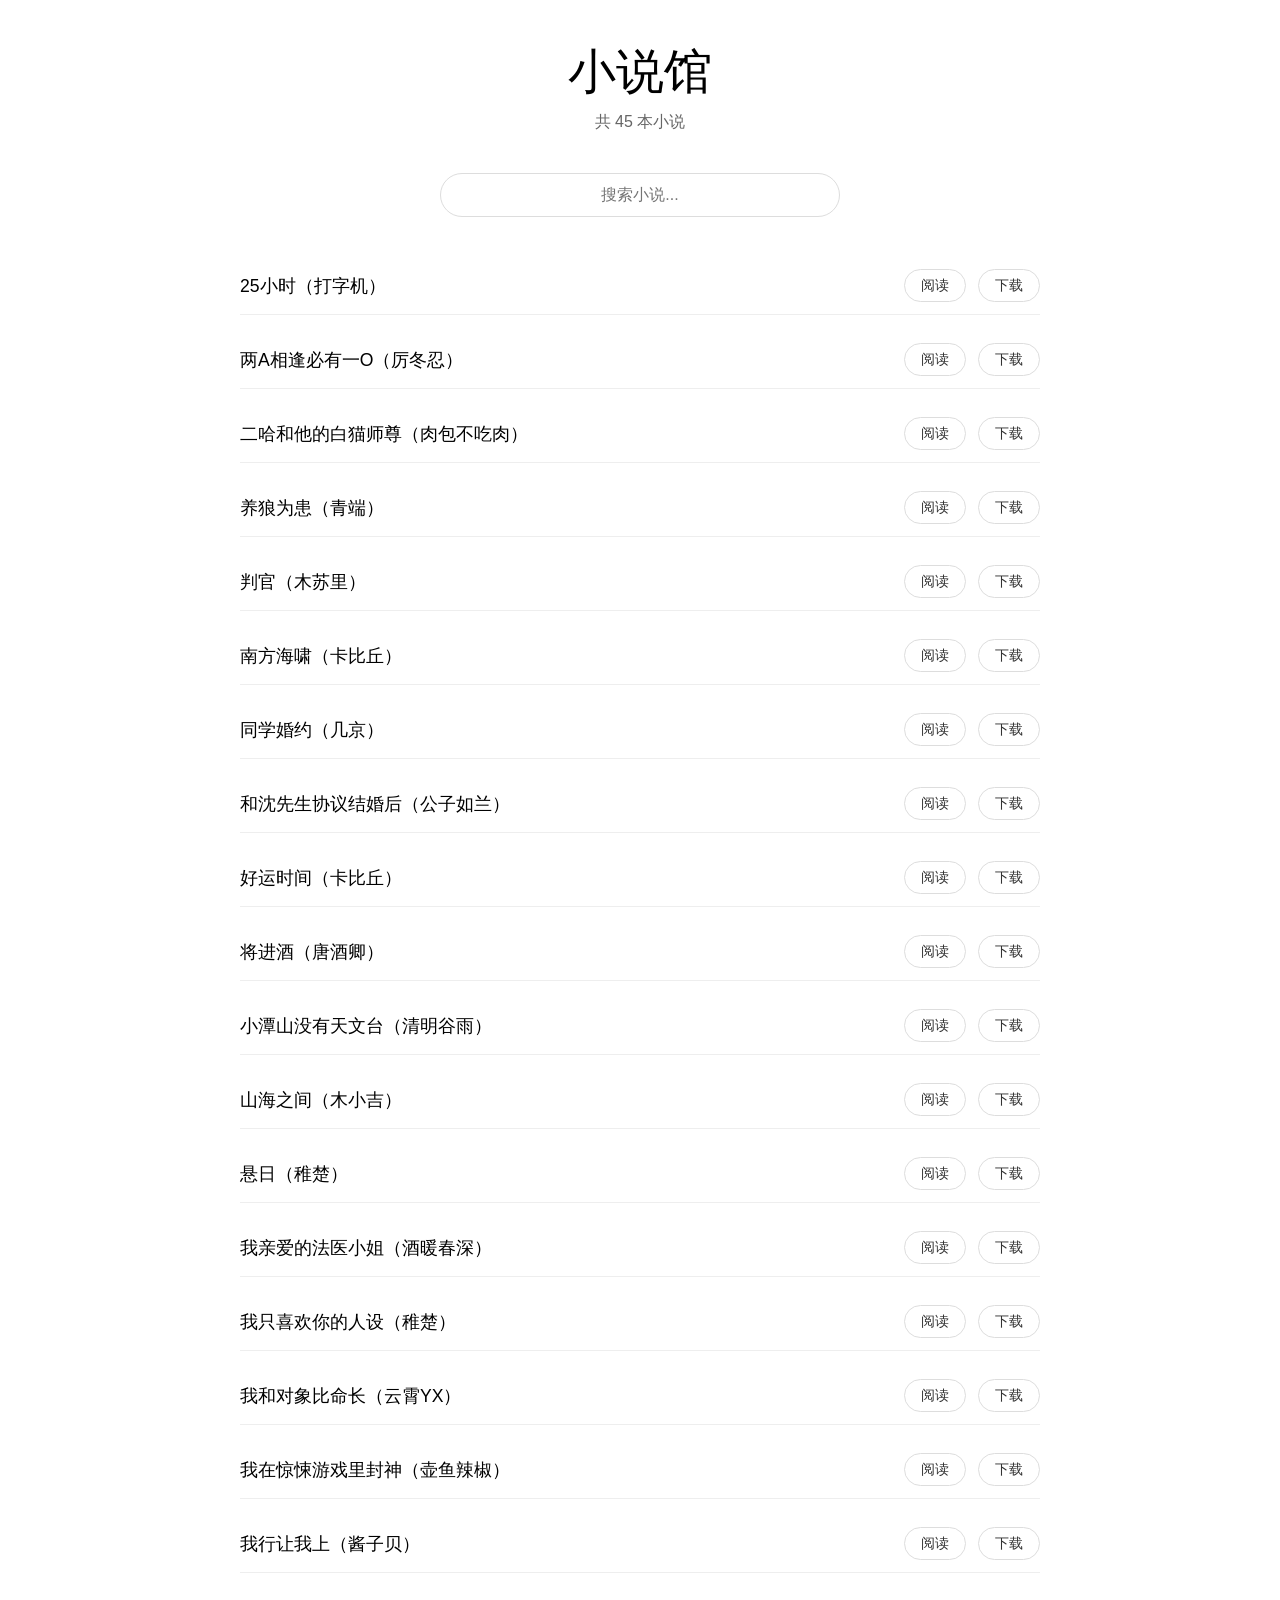
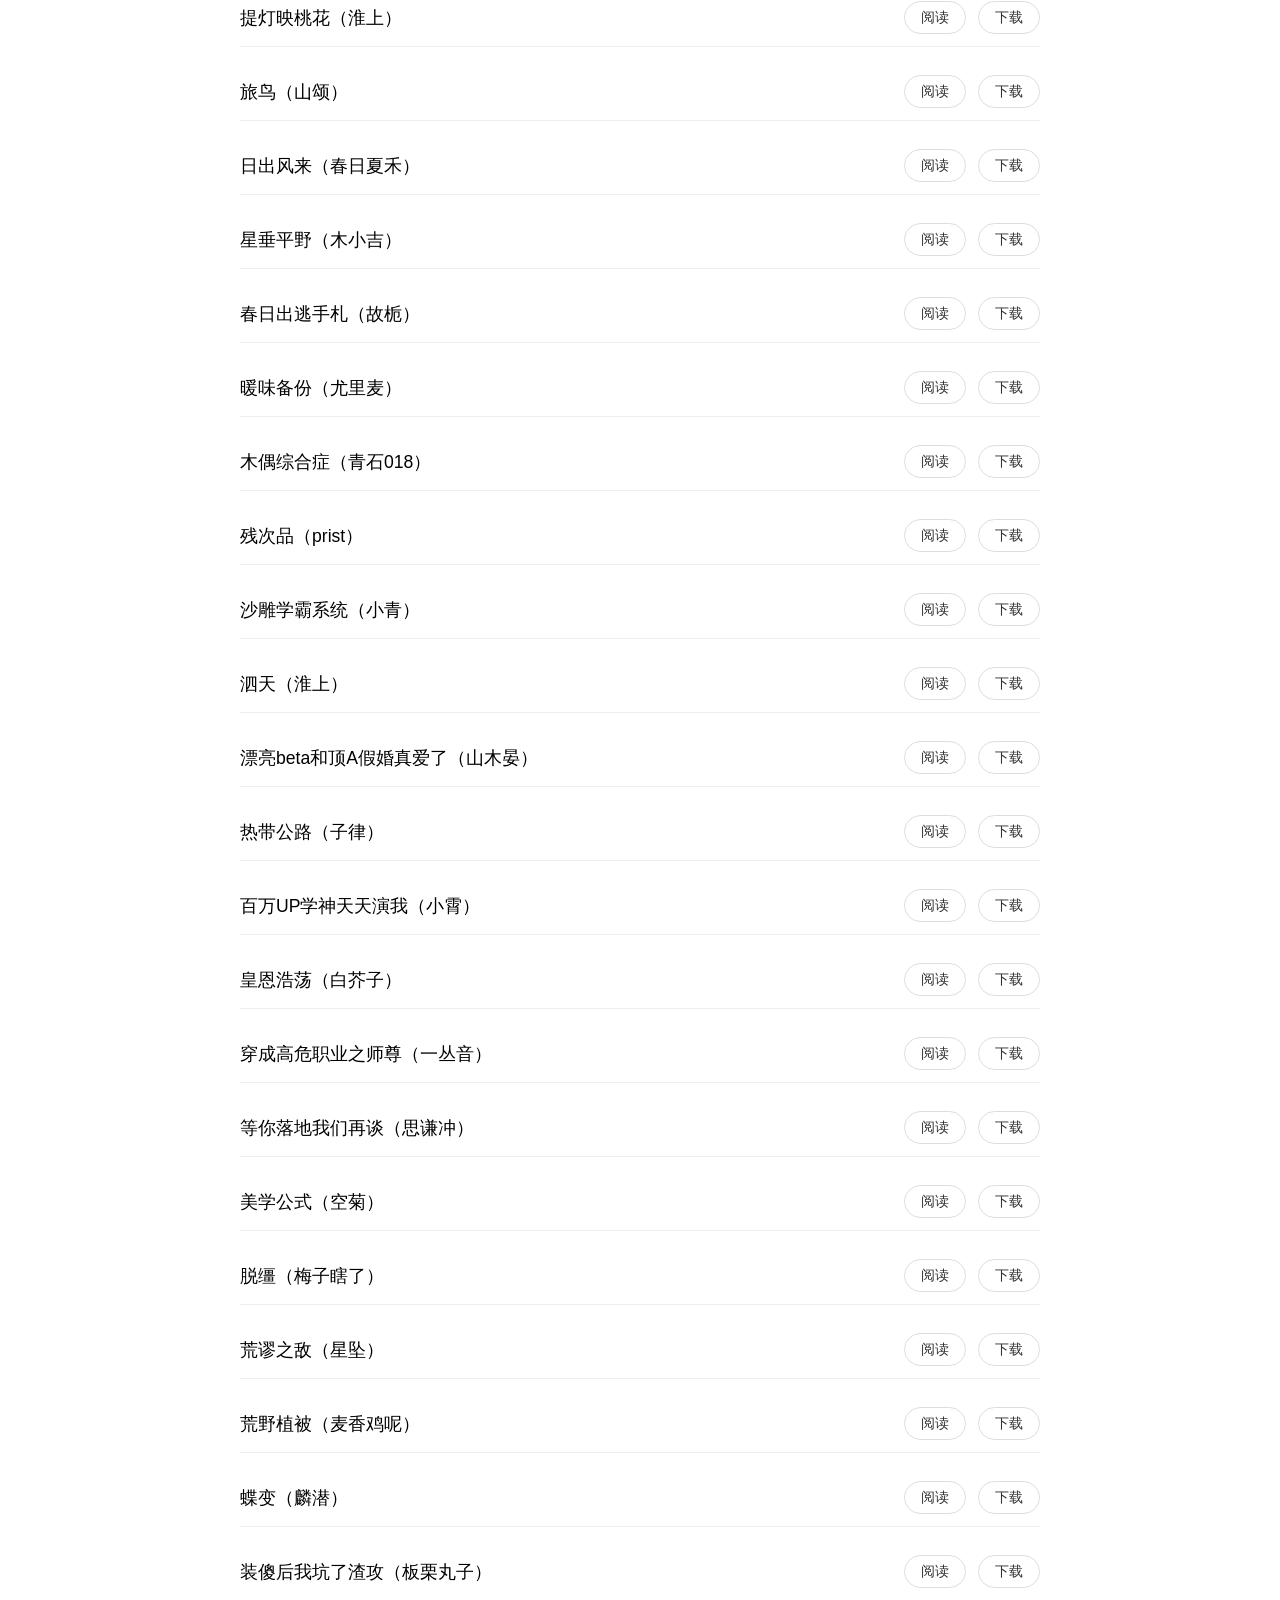
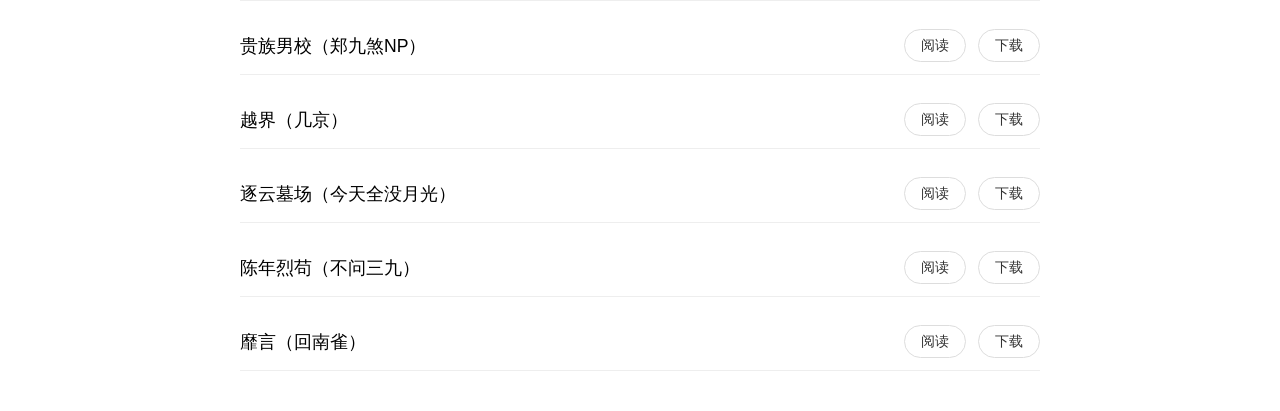
==== commit 4ee96c78: "fix some bug" ====
--- a/index.html
+++ b/index.html
@@ -3,13 +3,13 @@
 <head>
     <meta charset="UTF-8">
     <meta name="viewport" content="width=device-width, initial-scale=1.0">
-    <title>小说</title>
+    <title>小说馆</title>
     <link rel="stylesheet" href="style.css">
 </head>
 <body>
     <div class="container">
         <header>
-            <h1>小说</h1>
+            <h1>小说馆</h1>
             <p>共 <span id="bookCount">0</span> 本小说</p>
         </header>
         <div class="search-box">
